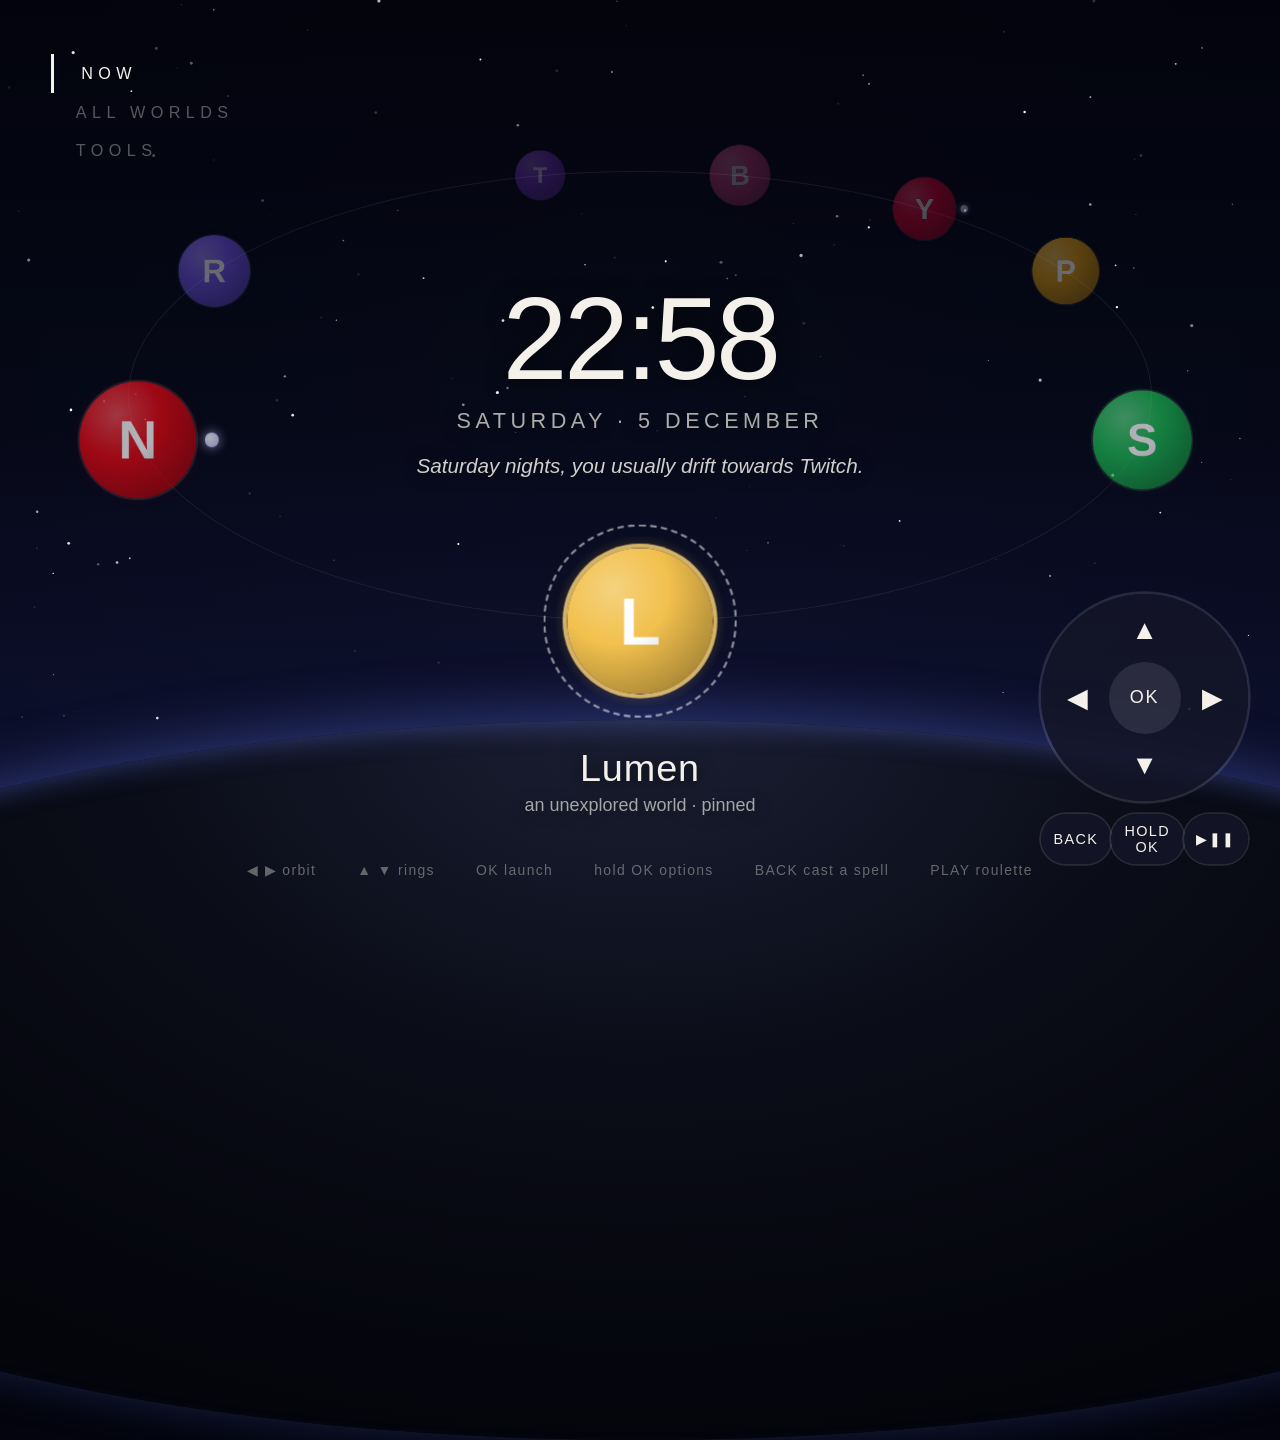
==== app/src/main/assets/index.html @ 0741a98d "Orbit: experimental TV launcher Co-Authored-By: Claude Opus 5.5 <noreply@anthropic.com> Claude-Sessi" ====
<!DOCTYPE html>
<html lang="en">
<head>
<meta charset="utf-8">
<meta name="viewport" content="width=device-width, initial-scale=1, user-scalable=no">
<title>Orbit</title>
<link rel="stylesheet" href="orbit.css">
</head>
<body>
  <!-- the living sky -->
  <div id="sky"></div>
  <canvas id="stars"></canvas>
  <div id="sol"></div>
  <div id="luna"><div class="shade"></div></div>
  <div id="ground"></div>
  <div id="warm"></div>

  <!-- the sun: clock + tide insight -->
  <div id="sun">
    <div id="time">--:--</div>
    <div id="date"></div>
    <div id="insight"></div>
  </div>

  <!-- ring selector -->
  <div id="rings"></div>

  <!-- the orbit itself -->
  <div id="orbit"></div>

  <!-- focused planet label -->
  <div id="label">
    <div id="name"></div>
    <div id="meta"></div>
  </div>

  <div id="hints">
    <span><b>◀ ▶</b> orbit</span>
    <span><b>▲ ▼</b> rings</span>
    <span><b>OK</b> launch</span>
    <span><b>hold OK</b> options</span>
    <span><b>BACK</b> cast a spell</span>
    <span><b>PLAY</b> roulette</span>
  </div>

  <div id="flash"></div>
  <div id="modal"></div>

  <script src="orbit.js"></script>
</body>
</html>
---- app/src/main/assets/orbit.css ----
/* Orbit — a launcher where your apps are worlds. */
* { box-sizing: border-box; margin: 0; padding: 0; }
html, body {
  width: 100%; height: 100%; overflow: hidden;
  background: #03040d; color: #f4f1ea;
  font-family: "Roboto", "Helvetica Neue", Arial, sans-serif;
  -webkit-font-smoothing: antialiased;
  cursor: none;
}

/* ---------- sky ---------- */
#sky {
  position: absolute; left: 0; top: 0; width: 100%; height: 100%;
  background: linear-gradient(180deg, var(--s0, #03040d) 0%, var(--s1, #070a1a) 48%, var(--s2, #0e1230) 78%);
  transition: background 4s linear;
}
#sky::after { /* readability veil, thicker by day */
  content: ""; position: absolute; left: 0; top: 0; width: 100%; height: 100%;
  background: radial-gradient(ellipse at 50% 45%, rgba(0,0,12,var(--veil,0)) 0%, rgba(0,0,12,calc(var(--veil,0) + .25)) 100%);
}
#stars { position: absolute; left: 0; top: 0; width: 100%; height: 100%; }
#sol, #luna {
  position: absolute; left: 0; top: 0; border-radius: 50%;
  will-change: transform; transition: opacity 3s;
}
#sol {
  width: 9vh; height: 9vh; margin: -4.5vh 0 0 -4.5vh;
  background: radial-gradient(circle, #fff9e6 0%, #ffe39a 45%, rgba(255,190,90,0) 72%);
  box-shadow: 0 0 12vh 4vh rgba(255,200,120,.35);
}
#luna {
  width: 5vh; height: 5vh; margin: -2.5vh 0 0 -2.5vh; overflow: hidden;
  background: radial-gradient(circle at 40% 38%, #fbf8ee, #d9d4c4 70%);
  box-shadow: 0 0 5vh 1vh rgba(220,225,255,.25);
}
body.sky-live #sol, body.sky-live #luna { transition: transform 30s linear, opacity 3s; }
#luna .shade {
  position: absolute; top: -5%; width: 110%; height: 110%; border-radius: 50%;
  background: #0a0d22; opacity: .92; left: var(--shade, 0);
}
#ground {
  position: absolute; left: -35vw; width: 170vw; height: 80vh; top: 80vh;
  border-radius: 50%;
  background: radial-gradient(ellipse at 50% 0%, #1b1f33 0%, #0a0c17 35%, #04050b 70%);
  box-shadow: 0 -1.2vh 6vh 0 var(--rim, rgba(120,140,255,.35)), inset 0 1.4vh 3vh -1vh var(--rim, rgba(120,140,255,.35));
  transition: box-shadow 4s;
}
#warm { /* wind-down colour temperature */
  position: absolute; left: 0; top: 0; width: 100%; height: 100%; pointer-events: none;
  background: #ff7a1a; mix-blend-mode: multiply; opacity: 0; transition: opacity 6s;
}
body.winddown #warm { opacity: .3; }

/* ---------- sun / clock ---------- */
#sun {
  position: absolute; left: 50%; top: 44vh; width: 60vw; margin-left: -30vw;
  transform: translateY(-58%); text-align: center; z-index: 100;
  text-shadow: 0 .3vh 2.5vh rgba(0,0,0,.6);
  transition: transform 1.2s cubic-bezier(.2,.8,.2,1), opacity 1s;
}
#time { font-size: 13vh; font-weight: 200; letter-spacing: -.4vh; line-height: 1; }
#date { font-size: 2.4vh; letter-spacing: .5vh; text-transform: uppercase; opacity: .7; margin-top: 1.2vh; }
#insight {
  font-size: 2.3vh; font-style: italic; opacity: .85; margin-top: 2.2vh; min-height: 3vh;
  transition: opacity .8s;
}
#insight.fade { opacity: 0; }

/* ---------- rings selector ---------- */
#rings { position: absolute; left: 4vw; top: 6vh; z-index: 300; }
#rings div {
  font-size: 1.8vh; letter-spacing: .6vh; text-transform: uppercase; padding: 1.1vh 0 1.1vh 2.4vh;
  opacity: .35; border-left: .35vh solid transparent; transition: opacity .3s, border-color .3s, padding .3s;
}
#rings div.on { opacity: 1; border-color: #f4f1ea; padding-left: 3vh; }

/* ---------- orbit ---------- */
#orbit { position: absolute; left: 0; top: 0; width: 100%; height: 100%; transition: transform .22s ease-in, opacity .22s ease-in; }
#orbit.warp-out-up   { transform: scale(1.7); opacity: 0; }
#orbit.warp-out-down { transform: scale(.55); opacity: 0; }
#orbit.warp-in-up    { transform: scale(.55); opacity: 0; transition: none; }
#orbit.warp-in-down  { transform: scale(1.7); opacity: 0; transition: none; }
#orbit .track {
  position: absolute; border-radius: 50%; border: .2vh solid rgba(255,255,255,.08);
  pointer-events: none;
}
.planet {
  position: absolute; left: 0; top: 0; width: 15vh; height: 15vh;
  will-change: transform, opacity; transform-origin: 50% 50%;
}
.planet .atmo {
  position: absolute; left: -12%; top: -12%; width: 124%; height: 124%; border-radius: 50%;
  background: radial-gradient(circle, var(--c, #7f8cff) 0%, rgba(0,0,0,0) 68%);
  opacity: .35; transition: opacity .4s;
}
.planet .body {
  position: absolute; left: 0; top: 0; width: 100%; height: 100%; border-radius: 50%; overflow: hidden;
  background: #11131f;
  box-shadow: inset -1.6vh -1.6vh 3vh rgba(0,0,0,.55), inset .8vh .8vh 2vh rgba(255,255,255,.18), 0 0 0 .25vh rgba(255,255,255,.12);
}
.planet .body img { width: 100%; height: 100%; object-fit: cover; display: block; }
.planet .body::after { /* terminator shading for a 3D sphere feel */
  content: ""; position: absolute; left: 0; top: 0; width: 100%; height: 100%; border-radius: 50%;
  background: radial-gradient(circle at 32% 28%, rgba(255,255,255,.28) 0%, rgba(255,255,255,0) 38%, rgba(0,0,0,.42) 100%);
}
.planet .halo {
  position: absolute; left: -16%; top: -16%; width: 132%; height: 132%; border-radius: 50%;
  border: .3vh dashed rgba(255,255,255,.55); opacity: 0; transition: opacity .3s;
  animation: spin 18s linear infinite;
}
.planet.focus .halo { opacity: 1; }
.planet.focus .atmo { opacity: .85; }
.planet .moon {
  position: absolute; left: 50%; top: 50%; width: 0; height: 0;
  animation: spin 6s linear infinite;
}
.planet .moon::before {
  content: ""; position: absolute; left: 8.6vh; top: -.9vh; width: 1.8vh; height: 1.8vh; border-radius: 50%;
  background: radial-gradient(circle at 35% 35%, #fff, #b9c3ff);
  box-shadow: 0 0 1.4vh #b9c3ff;
}
.planet.pinned .body { box-shadow: inset -1.6vh -1.6vh 3vh rgba(0,0,0,.55), inset .8vh .8vh 2vh rgba(255,255,255,.18), 0 0 0 .45vh rgba(255,214,120,.8); }
.planet.tool .body { background: radial-gradient(circle at 35% 30%, var(--c2, #5361d6), var(--c, #1b1f4b) 75%); }
.planet.tool .body svg { position: absolute; left: 25%; top: 25%; width: 50%; height: 50%; }
@keyframes spin { from { transform: rotate(0deg); } to { transform: rotate(360deg); } }

/* ---------- label ---------- */
#label {
  position: absolute; left: 10vw; width: 80vw; top: 83vh; text-align: center; z-index: 400;
  text-shadow: 0 .3vh 2vh rgba(0,0,0,.8); transition: opacity .3s;
}
#name { font-size: 4.2vh; font-weight: 500; letter-spacing: .1vh; }
#meta { font-size: 2vh; opacity: .65; margin-top: .6vh; }
#meta .glyph { letter-spacing: .5vh; color: #c9d0ff; opacity: 1; }

#hints {
  position: absolute; left: 0; width: 100%; bottom: 2.4vh; text-align: center; z-index: 400;
  font-size: 1.55vh; opacity: .38; letter-spacing: .15vh;
}
#hints span { margin: 0 1.4vw; }
#hints b { font-weight: 500; opacity: 1; }

/* ---------- drift (idle) ---------- */
body.drift #orbit, body.drift #label, body.drift #hints, body.drift #rings { opacity: 0; transition: opacity 3s; }
body.drift #sun { transform: translateY(-40%) scale(1.35); }
#label, #hints, #rings { transition: opacity 1s; }

/* ---------- launch flash ---------- */
#flash {
  position: absolute; left: 50%; top: 69vh; width: 10vh; height: 10vh; margin: -5vh 0 0 -5vh; border-radius: 50%;
  background: var(--c, #fff); opacity: 0; z-index: 900; pointer-events: none; transform: scale(0);
}
#flash.go { animation: flash .45s ease-in forwards; }
@keyframes flash { 0% { opacity: .9; transform: scale(.4); } 100% { opacity: 1; transform: scale(40); } }

/* ---------- modals ---------- */
#modal {
  position: absolute; left: 0; top: 0; width: 100%; height: 100%; z-index: 800;
  display: none; background: rgba(3,4,13,.9);
}
#modal.on { display: block; animation: fadein .25s ease-out; }
@keyframes fadein { from { opacity: 0; } to { opacity: 1; } }
.panel {
  position: absolute; left: 50%; top: 50%; transform: translate(-50%, -50%);
  min-width: 46vh; max-width: 80vw; text-align: center;
}
.panel h1 { font-size: 4.4vh; font-weight: 300; margin-bottom: 1vh; }
.panel h2 { font-size: 2vh; font-weight: 400; letter-spacing: .5vh; text-transform: uppercase; opacity: .6; margin-bottom: 2.4vh; }
.panel p  { font-size: 2.2vh; opacity: .8; margin-top: 2vh; line-height: 1.45; }
.menu div {
  font-size: 2.6vh; padding: 1.4vh 4vh; margin: .6vh 0; border-radius: 4vh;
  border: .25vh solid transparent; opacity: .7; transition: all .15s;
}
.menu div.on { opacity: 1; border-color: rgba(255,255,255,.85); background: rgba(255,255,255,.08); }
.spellbook { text-align: left; display: inline-block; font-size: 2.4vh; }
.spellbook div { padding: .8vh 0; }
.spellbook .glyph { display: inline-block; width: 14vh; letter-spacing: .6vh; color: #c9d0ff; }

/* spell canvas */
#spellsvg { width: 34vh; height: 34vh; display: block; margin: 0 auto; overflow: visible; }
#spellsvg polyline { fill: none; stroke: #c9d0ff; stroke-width: 1.4; stroke-linecap: round; stroke-linejoin: round;
  filter: drop-shadow(0 0 1.2px #9aa8ff); }
#spellsvg circle { fill: #fff; }
#spellsvg .grid { fill: rgba(255,255,255,.15); }
.spellword { font-size: 4vh; letter-spacing: 1.2vh; color: #c9d0ff; min-height: 5vh; margin-top: 1vh; }
.panel.fizzle { animation: fizzle .5s; }
@keyframes fizzle { 0%,100% { margin-left: 0; } 20% { margin-left: -2vh; } 40% { margin-left: 2vh; } 60% { margin-left: -1.2vh; } 80% { margin-left: 1.2vh; } }
.panel.cast h1 { animation: glow 1s ease-in-out infinite alternate; }
@keyframes glow { from { text-shadow: 0 0 1vh #9aa8ff; } to { text-shadow: 0 0 5vh #c9d0ff; } }

/* roulette result */
.chosen .count { font-size: 12vh; font-weight: 200; margin-top: 2vh; }

/* breath */
.breath {
  width: 22vh; height: 22vh; border-radius: 50%; margin: 0 auto 4vh;
  background: radial-gradient(circle, rgba(255,200,150,.55), rgba(255,140,80,.05) 70%);
  animation: breathe 4s ease-in-out infinite;
}
@keyframes breathe { 0%,100% { transform: scale(.55); opacity: .6; } 50% { transform: scale(1.1); opacity: 1; } }

body.modal-open #sun, body.modal-open #label, body.modal-open #rings, body.modal-open #hints { opacity: 0; }
body.modal-open #orbit { opacity: .35; }
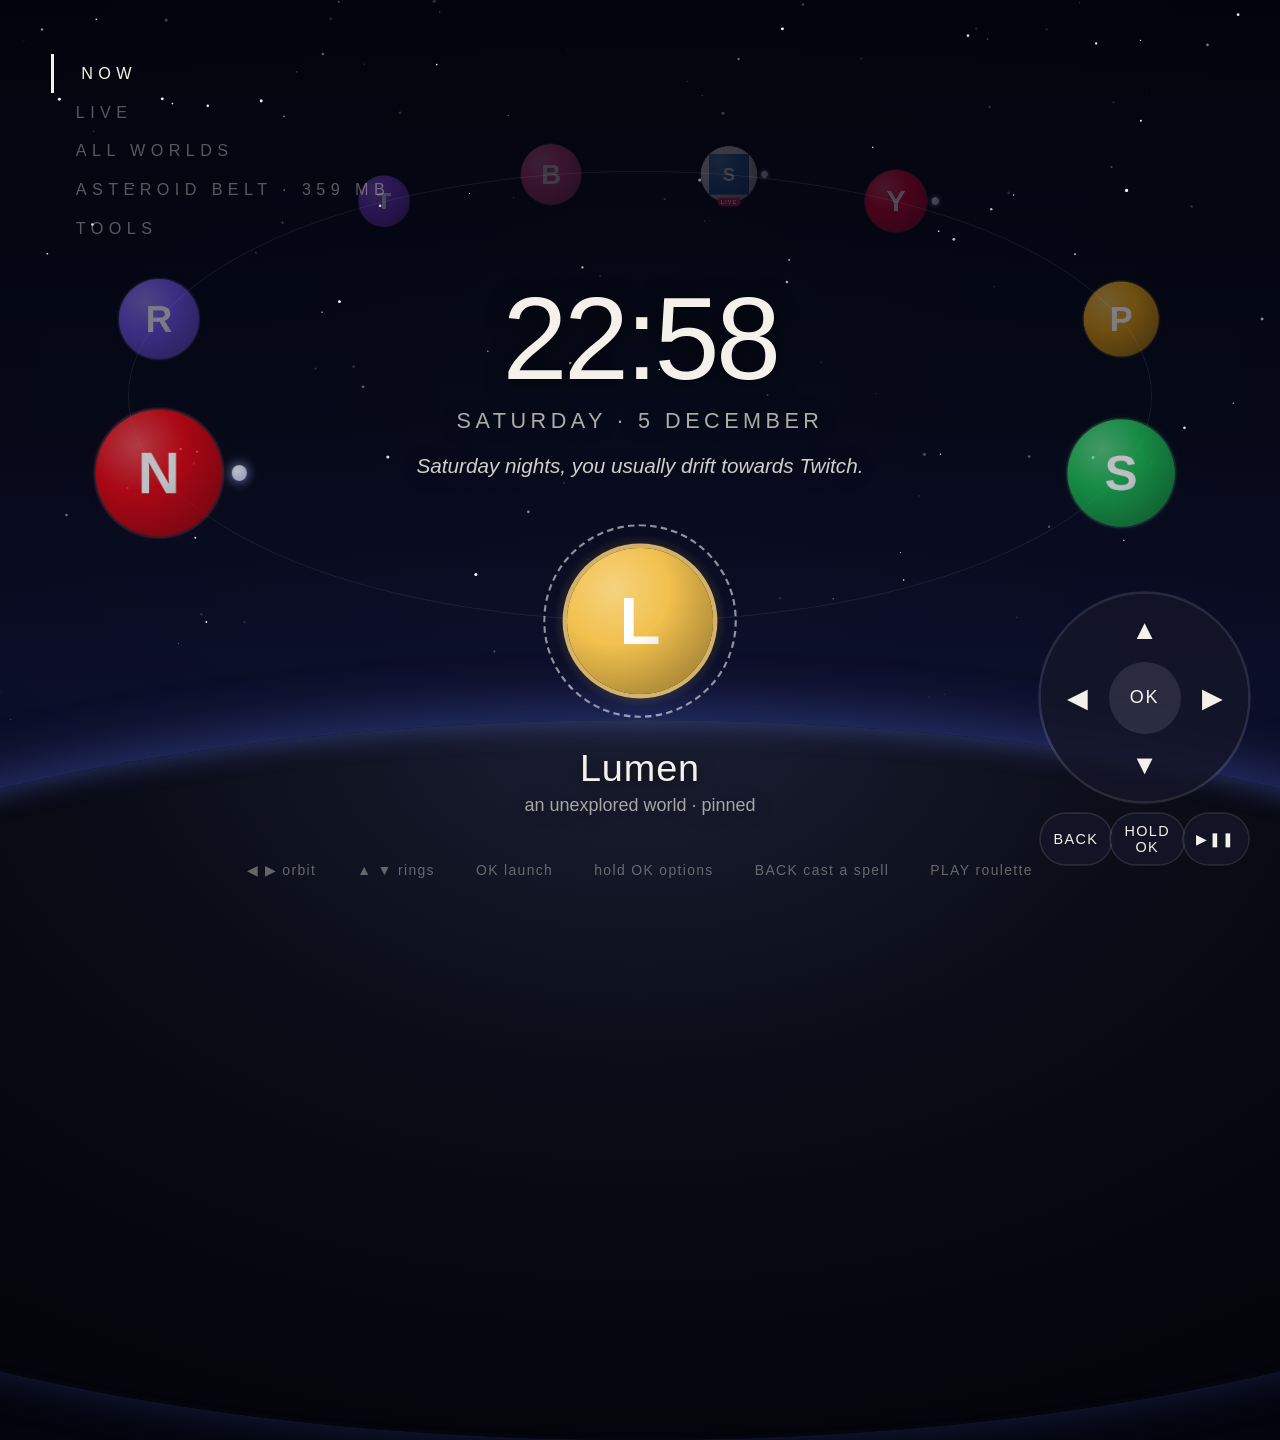
==== commit f51cfbe4: "Beam, Eclipse, Live worlds, Asteroid belt, Sky events, Sonic orbit Co-Authored-By: Claude Opus 5.5 <" ====
--- a/app/src/main/assets/index.html
+++ b/app/src/main/assets/index.html
@@ -43,6 +43,8 @@
     <span><b>PLAY</b> roulette</span>
   </div>
 
+  <div id="toast"></div>
+  <div id="progress"></div>
   <div id="flash"></div>
   <div id="modal"></div>
 
--- a/app/src/main/assets/orbit.css
+++ b/app/src/main/assets/orbit.css
@@ -201,3 +201,53 @@
 
 body.modal-open #sun, body.modal-open #label, body.modal-open #rings, body.modal-open #hints { opacity: 0; }
 body.modal-open #orbit { opacity: .35; }
+
+/* ---------- worlds: live channels & asteroids ---------- */
+.planet.live .body { background: #f4f1ea; }
+.planet.live .body img { object-fit: contain; padding: 14%; background: radial-gradient(circle at 40% 35%, #ffffff, #d9dbe6); }
+.planet .badge {
+  position: absolute; left: 50%; bottom: -6%; transform: translateX(-50%);
+  font-size: 1.5vh; letter-spacing: .25vh; font-weight: 700; padding: .25vh .9vh; border-radius: 1vh;
+  background: #e0245e; color: #fff; box-shadow: 0 0 1.5vh rgba(224,36,94,.6);
+}
+.planet.rock .body img { filter: grayscale(.85) brightness(.7) contrast(1.1); }
+.planet.rock .body { border-radius: 46% 54% 42% 58% / 52% 44% 56% 48%; }
+.planet.rock .atmo { background: radial-gradient(circle, rgba(160,160,170,.6) 0%, rgba(0,0,0,0) 68%); }
+.planet.rock.focus .body img { filter: grayscale(.3) brightness(.9); }
+
+/* ---------- sky events ---------- */
+#sol.eclipsed::after {
+  content: ""; position: absolute; left: 12%; top: 10%; width: 76%; height: 76%; border-radius: 50%;
+  background: #05060f; box-shadow: 0 0 2vh 0 rgba(255,240,200,.8);
+}
+#luna.blood { background: radial-gradient(circle at 40% 38%, #e8a07a, #9b3b22 70%); box-shadow: 0 0 5vh 1vh rgba(200,80,50,.35); }
+
+/* ---------- toast & progress ---------- */
+#toast {
+  position: absolute; left: 50%; top: 5vh; transform: translate(-50%, -2vh); z-index: 1200; opacity: 0;
+  background: rgba(14,16,36,.94); border: .2vh solid rgba(255,255,255,.12); border-radius: 4vh;
+  padding: 1.4vh 3.2vh; font-size: 2.1vh; max-width: 70vw; text-align: center;
+  transition: opacity .35s, transform .35s; pointer-events: none;
+}
+#toast.on { opacity: 1; transform: translate(-50%, 0); }
+#progress {
+  position: absolute; right: 4vw; top: 6vh; z-index: 1200; width: 26vh; display: none;
+  background: rgba(14,16,36,.94); border-radius: 1.6vh; padding: 1.4vh 1.8vh; font-size: 1.8vh; overflow: hidden;
+}
+#progress.on { display: block; }
+#progress i { display: block; height: .5vh; margin-top: 1vh; border-radius: .5vh; background: linear-gradient(90deg, #5b4fd6, #9aa8ff); transition: width .3s; }
+
+/* ---------- beam / notes / eclipse ---------- */
+.beam-wrap { display: flex; align-items: center; text-align: left; margin-top: 1vh; }
+.beam-wrap .beam-text { flex: 1; margin-left: 4vh; }
+.beam-wrap .beam-text p:first-child { margin-top: 0; }
+.qr { width: 36vh; height: 36vh; border-radius: 2vh; background: #fff; display: block; image-rendering: pixelated; flex: none; }
+.qr-demo { color: #0a0c20; display: flex; align-items: center; justify-content: center; text-align: center; font-size: 2.2vh; line-height: 1.5; }
+.code { font-family: "Roboto Mono", monospace; font-size: 1.9vh !important; color: #c9d0ff; opacity: 1 !important; word-break: break-all; }
+.note { font-size: 3.4vh; line-height: 1.45; margin: 2vh 0; font-weight: 300; word-break: break-word; }
+.eclipse-art { position: relative; width: 26vh; height: 26vh; margin: 0 auto 3vh; }
+.e-sun { position: absolute; left: 0; top: 0; width: 100%; height: 100%; border-radius: 50%;
+  background: radial-gradient(circle, #fff6d8 0%, #ffd27a 50%, rgba(255,190,90,0) 72%); }
+.e-moon { position: absolute; left: 14%; top: 14%; width: 72%; height: 72%; border-radius: 50%; background: #03040d;
+  box-shadow: 0 0 3vh .5vh rgba(255,236,190,.9); animation: emoon 3.5s cubic-bezier(.2,.7,.2,1) forwards; }
+@keyframes emoon { from { transform: translateX(-120%); } to { transform: translateX(0); } }
